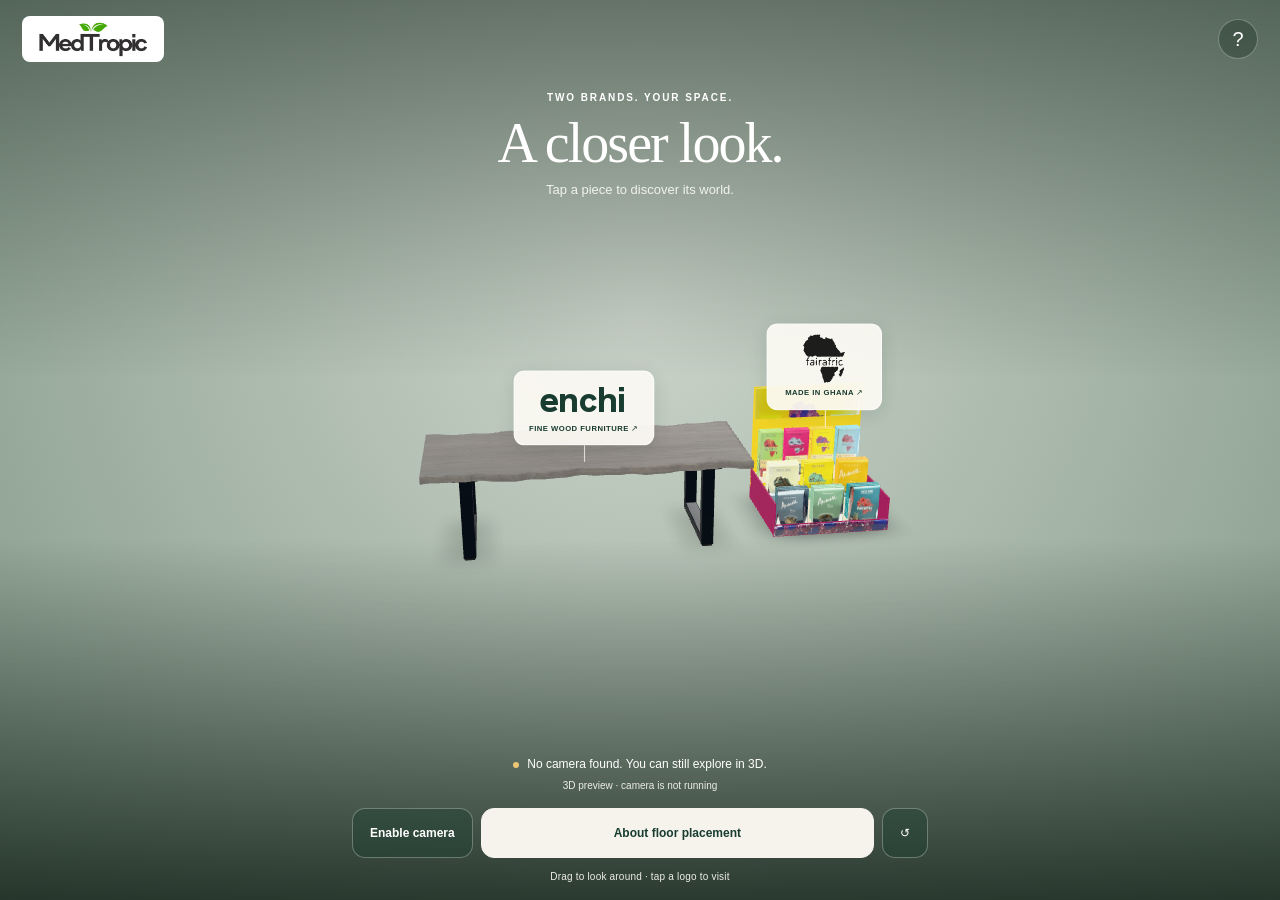
==== index.html @ 13724fe6 "Publish realistic camera-first AR showroom and new QR" ====
<!DOCTYPE html>
<html lang="en">
<head>
  <meta charset="utf-8">
  <meta name="viewport" content="width=device-width, initial-scale=1, viewport-fit=cover">
  <meta name="theme-color" content="#183c30">
  <meta name="description" content="Discover enchi furniture and fairafric in your space with MedTropic.">
  <title>MedTropic · In your space</title>
  <link rel="icon" href="icon-192.png">
  <link rel="manifest" href="manifest.webmanifest">
  <link rel="stylesheet" href="styles.css?v=20260923">
  <script src="app.js?v=20260923" defer></script>
  <script type="module" src="model-viewer.min.js"></script>
</head>
<body>
  <video id="camera" autoplay muted playsinline aria-hidden="true"></video>
  <div class="vignette" aria-hidden="true"></div>
  <header class="topbar">
    <a href="./" class="medtropic" aria-label="MedTropic home"><img src="medtropic-logo.jpg" alt="MedTropic"></a>
    <button id="help" type="button" class="small-button" aria-label="About this AR experience">?</button>
  </header>
  <main>
    <div class="heading"><p class="eyebrow">TWO BRANDS. YOUR SPACE.</p><h1>A closer look.</h1><p>Tap a piece to discover its world.</p></div>
    <model-viewer id="showroom" src="medtropic_showroom.glb"
      alt="An enchi live-edge wooden table on two black steel frames beside a stocked fairafric display without metal shelving. Tap either object or its logo to visit its website."
      camera-controls touch-action="none" disable-pan
      camera-orbit="-8deg 70deg auto" camera-target="-0.08m 0.72m 0m" field-of-view="32deg"
      min-camera-orbit="auto 30deg 60%" max-camera-orbit="auto 90deg 160%"
      shadow-intensity="0.85" shadow-softness="0.95" exposure="1" environment-image="neutral"
      ar ar-modes="webxr scene-viewer quick-look" ar-placement="floor" ar-scale="fixed" xr-environment
      interaction-prompt="none" loading="eager">
      <a slot="hotspot-enchi" class="brand-tag enchi" data-position="-0.54m 1.01m 0m" data-normal="0m 1m 0m" href="https://enchifurniture.com/" aria-label="Visit enchi website"><span>enchi</span><small>FINE WOOD FURNITURE ↗</small></a>
      <a slot="hotspot-fairafric" class="brand-tag fairafric" data-position="1.50m 1.24m -0.13m" data-normal="0m 1m 0m" href="https://www.fairafric.com/en/products/70-organic-dark-chocolate" aria-label="Visit fairafric website"><img src="fairafric-logo.png" alt="fairafric"><small>MADE IN GHANA ↗</small></a>
      <span slot="ar-button"></span>
      <div class="loading" slot="progress-bar" id="loading"><span></span><p>Preparing your showroom…</p></div>
      <div class="ar-guide" id="arGuide" aria-live="polite"></div>
    </model-viewer>
    <div id="modelError" class="error-card" hidden><p>The 3D scene couldn’t load.</p><button type="button" id="reloadModel">Try again</button><div class="site-links"><a href="https://enchifurniture.com/">Visit enchi ↗</a><a href="https://www.fairafric.com/en/products/70-organic-dark-chocolate">Visit fairafric ↗</a></div></div>
  </main>
  <footer class="controls">
    <div class="status-row"><span id="statusDot" class="dot"></span><p id="cameraStatus" role="status">Opening your rear camera…</p></div>
    <p class="mode-note" id="modeNote">Preview · tap below for full-size floor placement</p>
    <div class="actions"><button id="cameraButton" type="button" class="secondary" hidden>Enable camera</button><button id="placeAR" type="button" class="primary" disabled>Loading 3D…</button><button id="resetView" type="button" class="secondary" aria-label="Reset the 3D view">↺</button></div>
    <p class="hint" id="hint">Drag to look around · tap a logo to visit</p>
  </footer>
  <dialog id="info"><button id="closeHelp" type="button" class="close" aria-label="Close information">×</button><p class="eyebrow">IN YOUR SPACE</p><h2>From a closer look<br>to the real world.</h2><p>The live camera preview starts as soon as you allow access. Tap either object or its logo to open the matching website.</p><p>Tap <strong>Place on floor · full size</strong> to detect a floor. Move your phone slowly, then place the scene. Leave space for a full dining table and display stand.</p><p>On iPhone, Quick Look opens for placement. Android uses WebXR or Scene Viewer. Website links remain in this page; native AR viewers have their own controls.</p><p class="fine-print">Photo-based reconstructions with estimated dimensions: table 2.60 × approximately 1.02 × 0.765 m; display approximately 1.00 × 0.86 × 1.06 m (enlarged display). Camera preview does not track a surface. Furniture does not automatically hide behind real objects.</p><a href="qr.html">Open the QR code ↗</a></dialog>
  <noscript><p class="noscript">Enable JavaScript for the camera and AR. <a href="https://enchifurniture.com/">Visit enchi</a> · <a href="https://www.fairafric.com/en/products/70-organic-dark-chocolate">Visit fairafric</a></p></noscript>
</body>
</html>
---- styles.css ----
:root{color-scheme:light;--ink:#183c30;--cream:#f5f3ec;--line:rgba(255,255,255,.3);font-family:-apple-system,BlinkMacSystemFont,"Segoe UI",sans-serif;font-synthesis:none}*{box-sizing:border-box}body{margin:0;background:radial-gradient(ellipse at 50% 35%,#cbd4c9,#829887);color:white;min-height:100vh;min-height:100dvh;overflow:hidden}button,a{-webkit-tap-highlight-color:transparent}button{font:inherit;cursor:pointer}a{color:inherit}button:focus-visible,a:focus-visible{outline:3px solid #eecc6a;outline-offset:5px}[hidden]{display:none!important}#camera,.vignette{position:fixed;inset:0;width:100%;height:100%;object-fit:cover;pointer-events:none}#camera{opacity:0;transition:opacity .35s}body[data-camera=live] #camera{opacity:1}.vignette{background:linear-gradient(180deg,rgba(12,26,18,.45),transparent 42%,transparent 60%,rgba(12,26,18,.78))}.topbar{position:fixed;z-index:3;top:0;left:0;right:0;display:flex;align-items:center;justify-content:space-between;padding:calc(env(safe-area-inset-top) + 16px) 22px 0}.medtropic{width:142px;height:46px;border-radius:8px;background:white;overflow:hidden;display:block}.medtropic img{width:100%;height:100%;object-fit:cover;object-position:center}.small-button{width:40px;height:40px;border-radius:50%;border:1px solid var(--line);background:rgba(20,43,31,.35);color:white;font-size:20px}.heading{position:fixed;top:calc(env(safe-area-inset-top) + 92px);left:24px;right:24px;text-align:center;z-index:1;pointer-events:none}.eyebrow{font-size:10px;font-weight:650;letter-spacing:.19em;margin:0 0 12px}h1{font-family:Georgia,serif;font-weight:400;font-size:clamp(34px,6vw,56px);letter-spacing:-.035em;line-height:1.02;margin:0 0 10px}.heading>p:last-child{font-size:13px;color:#f0f2ee;margin:0}model-viewer{position:fixed;top:calc(env(safe-area-inset-top) + 178px);left:0;width:100%;height:calc(100dvh - env(safe-area-inset-top) - env(safe-area-inset-bottom) - 365px);min-height:160px;background:transparent;--poster-color:transparent;--progress-bar-color:#e4c877;--min-hotspot-opacity:1}.brand-tag{display:flex;flex-direction:column;align-items:center;justify-content:center;text-decoration:none;border:1px solid rgba(255,255,255,.55);background:rgba(251,249,243,.94);box-shadow:0 4px 16px #10281b20;color:var(--ink);border-radius:10px;padding:9px 13px;min-width:105px;transform:translateY(-7px);touch-action:manipulation}.brand-tag::after{content:"";position:absolute;width:1px;height:15px;background:#fbf9f3bb;bottom:-16px;left:50%}.brand-tag small{font-size:7px;font-weight:650;letter-spacing:.06em;line-height:1.5;white-space:nowrap}.enchi span{font-family:Georgia,serif;font-weight:bold;letter-spacing:-.075em;font-size:33px;line-height:1.02;padding-right:3px;margin-bottom:4px}.fairafric img{width:56px;height:44px;object-fit:contain;margin-bottom:4px}.controls{position:fixed;bottom:0;left:50%;transform:translateX(-50%);width:min(100%,620px);padding:10px 22px calc(env(safe-area-inset-bottom) + 18px);z-index:3;text-align:center}.status-row{display:flex;gap:8px;justify-content:center;align-items:center}.status-row p{margin:0;font-size:12px;line-height:1.4}.dot{width:6px;height:6px;border-radius:50%;background:#edc775;flex-shrink:0}body[data-camera=live] .dot{background:#99e7ac}.mode-note{font-size:10px;margin:7px 0 17px;color:#ecede6}.actions{display:flex;justify-content:center;gap:8px}.actions button{min-height:50px;border-radius:13px;padding:12px 17px;font-size:12px;font-weight:650}.primary{flex:1;background:var(--cream);border:1px solid var(--cream);color:var(--ink)}.primary:disabled{opacity:.65;cursor:default}.secondary{background:#193c3066;border:1px solid var(--line);color:white}.hint{font-size:10px;letter-spacing:.02em;margin:13px 0 0;color:#edeee6}.loading{position:absolute;inset:0;display:flex;flex-direction:column;align-items:center;justify-content:center;pointer-events:none}.loading span{width:26px;height:26px;border:2px solid #ffffff40;border-top-color:#fff;border-radius:50%;animation:spin 1s linear infinite}.loading p{font-size:12px}.loading.hide{display:none}.error-card{position:fixed;top:47%;left:50%;transform:translate(-50%,-50%);z-index:4;padding:25px;width:min(90%,340px);background:var(--cream);color:var(--ink);border-radius:16px;text-align:center}.error-card button{padding:12px}.site-links{display:flex;justify-content:space-around;gap:15px;margin-top:20px;font-size:12px}dialog{width:min(calc(100% - 32px),440px);max-height:85dvh;border:0;border-radius:20px;background:var(--cream);color:var(--ink);padding:35px 28px;box-shadow:0 20px 100px #0005}dialog::backdrop{background:#10251dc9;backdrop-filter:blur(6px)}dialog h2{font-family:Georgia,serif;font-size:30px;font-weight:400;line-height:1.1;margin:0 0 24px}dialog p{font-size:13px;line-height:1.65}dialog .fine-print{font-size:11px;color:#55655b}.close{position:absolute;right:14px;top:10px;border:0;background:transparent;font-size:25px;color:var(--ink);width:36px;height:36px}dialog>a{display:inline-block;font-size:12px;margin-top:10px}.ar-guide{display:none;position:absolute;bottom:24px;left:50%;transform:translateX(-50%);border-radius:12px;background:#17392de8;color:white;padding:12px 18px;text-align:center;font-size:13px;min-width:230px}model-viewer[ar-status=session-started] .ar-guide,model-viewer[ar-status=object-placed] .ar-guide{display:block}.noscript{position:fixed;z-index:10;top:40%;background:#fff;padding:20px;color:#183c30}@keyframes spin{to{transform:rotate(360deg)}}@media(prefers-reduced-motion:reduce){*{animation:none!important;transition:none!important}}@media(min-width:700px){model-viewer{top:170px;height:calc(100dvh - 340px)}.brand-tag{transform:scale(1.1) translateY(-10px)}}@media(max-height:600px){.heading{display:none}.topbar{padding-top:calc(env(safe-area-inset-top) + 8px)}model-viewer{top:65px;height:calc(100dvh - 195px)}.controls{padding-bottom:calc(env(safe-area-inset-bottom) + 8px)}.hint{display:none}.mode-note{margin-bottom:8px}.actions button{min-height:44px}.brand-tag{padding:5px 9px}.enchi span{font-size:25px}.fairafric img{height:30px}}
@font-face{font-family:Hanken;src:url('hanken-grotesk-800.woff2') format('woff2');font-weight:800;font-display:swap}.enchi span{font-family:Hanken,sans-serif;font-weight:800;letter-spacing:-.02em}
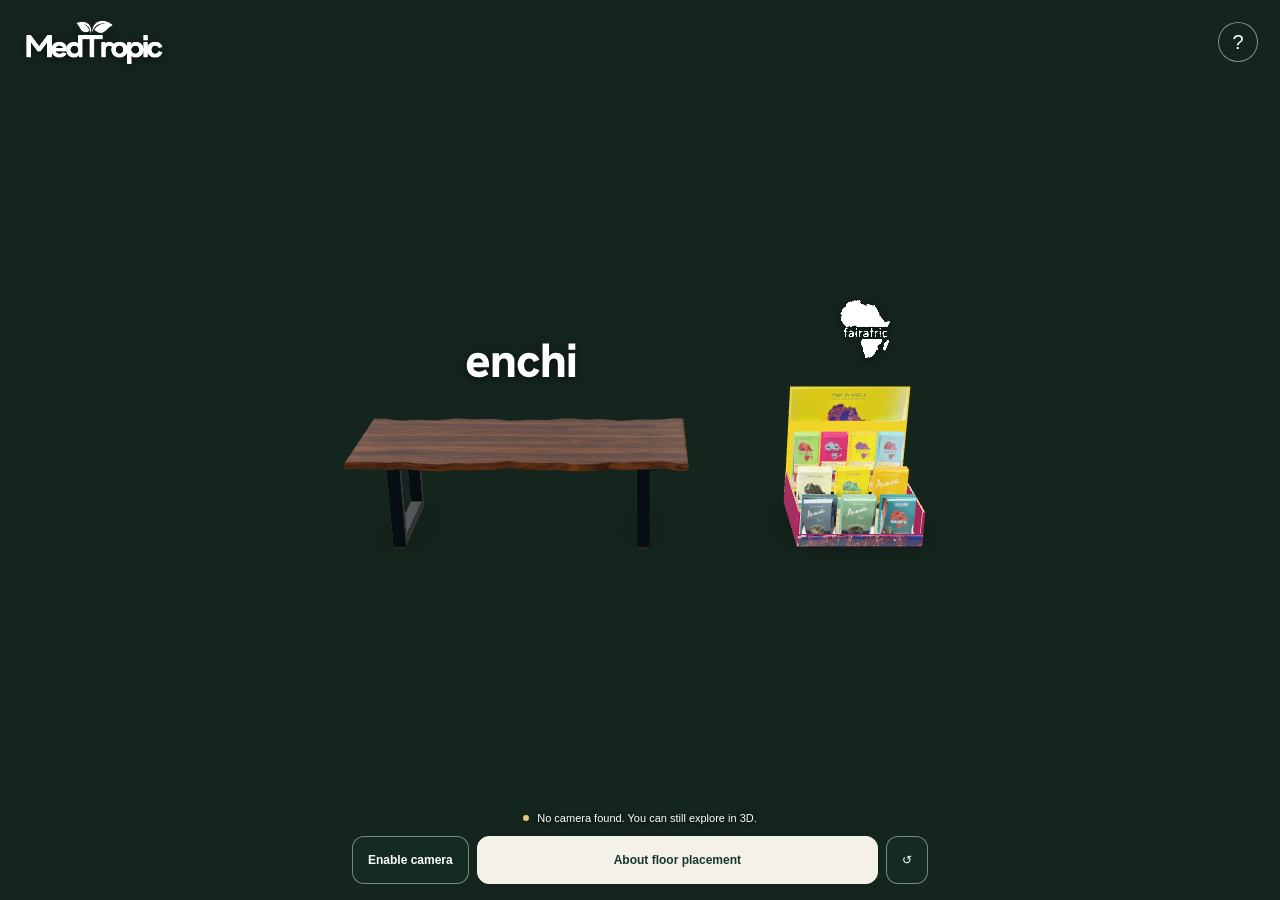
==== commit 743a0531: "Publish final AR interface, QR and business card" ====
--- a/index.html
+++ b/index.html
@@ -8,42 +8,53 @@
   <title>MedTropic · In your space</title>
   <link rel="icon" href="icon-192.png">
   <link rel="manifest" href="manifest.webmanifest">
-  <link rel="stylesheet" href="styles.css?v=20260923">
-  <script src="app.js?v=20260923" defer></script>
+  <link rel="stylesheet" href="styles.css?v=20260924-blender">
+  <script src="app.js?v=20260924-blender" defer></script>
   <script type="module" src="model-viewer.min.js"></script>
 </head>
 <body>
   <video id="camera" autoplay muted playsinline aria-hidden="true"></video>
   <div class="vignette" aria-hidden="true"></div>
   <header class="topbar">
-    <a href="./" class="medtropic" aria-label="MedTropic home"><img src="medtropic-logo.jpg" alt="MedTropic"></a>
+    <a href="./" class="medtropic" aria-label="MedTropic home"><img src="medtropic-white.svg" alt="MedTropic"></a>
     <button id="help" type="button" class="small-button" aria-label="About this AR experience">?</button>
   </header>
   <main>
-    <div class="heading"><p class="eyebrow">TWO BRANDS. YOUR SPACE.</p><h1>A closer look.</h1><p>Tap a piece to discover its world.</p></div>
+    <nav id="brandBanners" class="brand-banners" aria-label="Brand websites">
+      <a class="brand-banner enchi" href="https://enchifurniture.com/" aria-label="Visit enchi website"><img src="enchi-white.svg" alt="enchi"></a>
+      <a class="brand-banner fairafric" href="https://www.fairafric.com/en/products/70-organic-dark-chocolate" aria-label="Visit fairafric website"><img src="fairafric-white.svg" alt="fairafric"></a>
+    </nav>
     <model-viewer id="showroom" src="medtropic_showroom.glb"
-      alt="An enchi live-edge wooden table on two black steel frames beside a stocked fairafric display without metal shelving. Tap either object or its logo to visit its website."
+      alt="An enchi wooden table beside a fairafric chocolate display. Tap a piece to explore its collection or its logo to visit the brand website."
       camera-controls touch-action="none" disable-pan
-      camera-orbit="-8deg 70deg auto" camera-target="-0.08m 0.72m 0m" field-of-view="32deg"
+      camera-orbit="0deg 68deg auto" camera-target="auto auto auto" field-of-view="32deg"
       min-camera-orbit="auto 30deg 60%" max-camera-orbit="auto 90deg 160%"
-      shadow-intensity="0.85" shadow-softness="0.95" exposure="1" environment-image="neutral"
-      ar ar-modes="webxr scene-viewer quick-look" ar-placement="floor" ar-scale="fixed" xr-environment
+      shadow-intensity="0.75" shadow-softness="0.9" exposure="1" environment-image="neutral"
+      ar ar-modes="webxr scene-viewer quick-look" ar-placement="floor" ar-scale="auto" xr-environment
       interaction-prompt="none" loading="eager">
-      <a slot="hotspot-enchi" class="brand-tag enchi" data-position="-0.54m 1.01m 0m" data-normal="0m 1m 0m" href="https://enchifurniture.com/" aria-label="Visit enchi website"><span>enchi</span><small>FINE WOOD FURNITURE ↗</small></a>
-      <a slot="hotspot-fairafric" class="brand-tag fairafric" data-position="1.50m 1.24m -0.13m" data-normal="0m 1m 0m" href="https://www.fairafric.com/en/products/70-organic-dark-chocolate" aria-label="Visit fairafric website"><img src="fairafric-logo.png" alt="fairafric"><small>MADE IN GHANA ↗</small></a>
+      <span class="brand-anchor" slot="hotspot-enchi" data-position="-1.05m 1.1m 0m" data-normal="0m 1m 0m" aria-hidden="true"></span>
+      <span class="brand-anchor" slot="hotspot-fairafric" data-position="1.62m 1.39m 0.06m" data-normal="0m 1m 0m" aria-hidden="true"></span>
       <span slot="ar-button"></span>
       <div class="loading" slot="progress-bar" id="loading"><span></span><p>Preparing your showroom…</p></div>
       <div class="ar-guide" id="arGuide" aria-live="polite"></div>
     </model-viewer>
+    <section id="collection" class="collection-direct" aria-label="Product collection" hidden>
+      <button id="backToShowroom" class="collection-back" type="button" aria-label="Back to two-brand showroom">←</button>
+      <span id="productPosition" class="product-position" aria-live="polite"></span>
+      <a id="productLink" class="product-link" href="#" target="_blank" rel="noopener" aria-label="View the selected official product">↗</a>
+      <span id="productName" class="sr-only" role="status">Product preview</span>
+      <span id="productDetail" class="sr-only"></span><span id="productScale" class="sr-only"></span>
+      <div class="scroll-cue" aria-hidden="true"><span>⌃</span><span>⌄</span></div>
+    </section>
     <div id="modelError" class="error-card" hidden><p>The 3D scene couldn’t load.</p><button type="button" id="reloadModel">Try again</button><div class="site-links"><a href="https://enchifurniture.com/">Visit enchi ↗</a><a href="https://www.fairafric.com/en/products/70-organic-dark-chocolate">Visit fairafric ↗</a></div></div>
   </main>
   <footer class="controls">
     <div class="status-row"><span id="statusDot" class="dot"></span><p id="cameraStatus" role="status">Opening your rear camera…</p></div>
     <p class="mode-note" id="modeNote">Preview · tap below for full-size floor placement</p>
     <div class="actions"><button id="cameraButton" type="button" class="secondary" hidden>Enable camera</button><button id="placeAR" type="button" class="primary" disabled>Loading 3D…</button><button id="resetView" type="button" class="secondary" aria-label="Reset the 3D view">↺</button></div>
-    <p class="hint" id="hint">Drag to look around · tap a logo to visit</p>
+    <p class="hint" id="hint">Tap either 3D piece to explore</p>
   </footer>
-  <dialog id="info"><button id="closeHelp" type="button" class="close" aria-label="Close information">×</button><p class="eyebrow">IN YOUR SPACE</p><h2>From a closer look<br>to the real world.</h2><p>The live camera preview starts as soon as you allow access. Tap either object or its logo to open the matching website.</p><p>Tap <strong>Place on floor · full size</strong> to detect a floor. Move your phone slowly, then place the scene. Leave space for a full dining table and display stand.</p><p>On iPhone, Quick Look opens for placement. Android uses WebXR or Scene Viewer. Website links remain in this page; native AR viewers have their own controls.</p><p class="fine-print">Photo-based reconstructions with estimated dimensions: table 2.60 × approximately 1.02 × 0.765 m; display approximately 1.00 × 0.86 × 1.06 m (enlarged display). Camera preview does not track a surface. Furniture does not automatically hide behind real objects.</p><a href="qr.html">Open the QR code ↗</a></dialog>
+  <dialog id="info"><button id="closeHelp" type="button" class="close" aria-label="Close information">×</button><p class="eyebrow">IN YOUR SPACE</p><h2>From a closer look<br>to the real world.</h2><p>Allow the live camera, then tap either 3D piece. Swipe up or down directly on the model to browse that brand's products. Drag sideways to rotate. The floating brand banners open their websites.</p><p>Tap <strong>Open AR · place on floor</strong> to place the selected product on a detected floor. On iPhone, Quick Look opens after this tap. Samsung Internet opens Scene Viewer when available; Chrome can use WebXR or Scene Viewer. Google Play Services for AR and an ARCore-supported phone are needed for tracked placement. Return to this page to choose another product.</p><p class="fine-print">The 5 m waterfall is a bespoke preview, not a listed product. Chocolate bars and ingredients are larger than life for viewing and touch the floor without a display base. These are artist-made 3D interpretations, not measured photogrammetry scans. The camera preview alone does not track a surface; native AR performs floor detection. Real-device placement varies with lighting and tracking.</p><a id="openChrome" hidden>Open in Chrome ↗</a><a href="qr.html">Open the QR code ↗</a></dialog>
   <noscript><p class="noscript">Enable JavaScript for the camera and AR. <a href="https://enchifurniture.com/">Visit enchi</a> · <a href="https://www.fairafric.com/en/products/70-organic-dark-chocolate">Visit fairafric</a></p></noscript>
 </body>
 </html>
--- a/styles.css
+++ b/styles.css
@@ -1,2 +1,15 @@
-:root{color-scheme:light;--ink:#183c30;--cream:#f5f3ec;--line:rgba(255,255,255,.3);font-family:-apple-system,BlinkMacSystemFont,"Segoe UI",sans-serif;font-synthesis:none}*{box-sizing:border-box}body{margin:0;background:radial-gradient(ellipse at 50% 35%,#cbd4c9,#829887);color:white;min-height:100vh;min-height:100dvh;overflow:hidden}button,a{-webkit-tap-highlight-color:transparent}button{font:inherit;cursor:pointer}a{color:inherit}button:focus-visible,a:focus-visible{outline:3px solid #eecc6a;outline-offset:5px}[hidden]{display:none!important}#camera,.vignette{position:fixed;inset:0;width:100%;height:100%;object-fit:cover;pointer-events:none}#camera{opacity:0;transition:opacity .35s}body[data-camera=live] #camera{opacity:1}.vignette{background:linear-gradient(180deg,rgba(12,26,18,.45),transparent 42%,transparent 60%,rgba(12,26,18,.78))}.topbar{position:fixed;z-index:3;top:0;left:0;right:0;display:flex;align-items:center;justify-content:space-between;padding:calc(env(safe-area-inset-top) + 16px) 22px 0}.medtropic{width:142px;height:46px;border-radius:8px;background:white;overflow:hidden;display:block}.medtropic img{width:100%;height:100%;object-fit:cover;object-position:center}.small-button{width:40px;height:40px;border-radius:50%;border:1px solid var(--line);background:rgba(20,43,31,.35);color:white;font-size:20px}.heading{position:fixed;top:calc(env(safe-area-inset-top) + 92px);left:24px;right:24px;text-align:center;z-index:1;pointer-events:none}.eyebrow{font-size:10px;font-weight:650;letter-spacing:.19em;margin:0 0 12px}h1{font-family:Georgia,serif;font-weight:400;font-size:clamp(34px,6vw,56px);letter-spacing:-.035em;line-height:1.02;margin:0 0 10px}.heading>p:last-child{font-size:13px;color:#f0f2ee;margin:0}model-viewer{position:fixed;top:calc(env(safe-area-inset-top) + 178px);left:0;width:100%;height:calc(100dvh - env(safe-area-inset-top) - env(safe-area-inset-bottom) - 365px);min-height:160px;background:transparent;--poster-color:transparent;--progress-bar-color:#e4c877;--min-hotspot-opacity:1}.brand-tag{display:flex;flex-direction:column;align-items:center;justify-content:center;text-decoration:none;border:1px solid rgba(255,255,255,.55);background:rgba(251,249,243,.94);box-shadow:0 4px 16px #10281b20;color:var(--ink);border-radius:10px;padding:9px 13px;min-width:105px;transform:translateY(-7px);touch-action:manipulation}.brand-tag::after{content:"";position:absolute;width:1px;height:15px;background:#fbf9f3bb;bottom:-16px;left:50%}.brand-tag small{font-size:7px;font-weight:650;letter-spacing:.06em;line-height:1.5;white-space:nowrap}.enchi span{font-family:Georgia,serif;font-weight:bold;letter-spacing:-.075em;font-size:33px;line-height:1.02;padding-right:3px;margin-bottom:4px}.fairafric img{width:56px;height:44px;object-fit:contain;margin-bottom:4px}.controls{position:fixed;bottom:0;left:50%;transform:translateX(-50%);width:min(100%,620px);padding:10px 22px calc(env(safe-area-inset-bottom) + 18px);z-index:3;text-align:center}.status-row{display:flex;gap:8px;justify-content:center;align-items:center}.status-row p{margin:0;font-size:12px;line-height:1.4}.dot{width:6px;height:6px;border-radius:50%;background:#edc775;flex-shrink:0}body[data-camera=live] .dot{background:#99e7ac}.mode-note{font-size:10px;margin:7px 0 17px;color:#ecede6}.actions{display:flex;justify-content:center;gap:8px}.actions button{min-height:50px;border-radius:13px;padding:12px 17px;font-size:12px;font-weight:650}.primary{flex:1;background:var(--cream);border:1px solid var(--cream);color:var(--ink)}.primary:disabled{opacity:.65;cursor:default}.secondary{background:#193c3066;border:1px solid var(--line);color:white}.hint{font-size:10px;letter-spacing:.02em;margin:13px 0 0;color:#edeee6}.loading{position:absolute;inset:0;display:flex;flex-direction:column;align-items:center;justify-content:center;pointer-events:none}.loading span{width:26px;height:26px;border:2px solid #ffffff40;border-top-color:#fff;border-radius:50%;animation:spin 1s linear infinite}.loading p{font-size:12px}.loading.hide{display:none}.error-card{position:fixed;top:47%;left:50%;transform:translate(-50%,-50%);z-index:4;padding:25px;width:min(90%,340px);background:var(--cream);color:var(--ink);border-radius:16px;text-align:center}.error-card button{padding:12px}.site-links{display:flex;justify-content:space-around;gap:15px;margin-top:20px;font-size:12px}dialog{width:min(calc(100% - 32px),440px);max-height:85dvh;border:0;border-radius:20px;background:var(--cream);color:var(--ink);padding:35px 28px;box-shadow:0 20px 100px #0005}dialog::backdrop{background:#10251dc9;backdrop-filter:blur(6px)}dialog h2{font-family:Georgia,serif;font-size:30px;font-weight:400;line-height:1.1;margin:0 0 24px}dialog p{font-size:13px;line-height:1.65}dialog .fine-print{font-size:11px;color:#55655b}.close{position:absolute;right:14px;top:10px;border:0;background:transparent;font-size:25px;color:var(--ink);width:36px;height:36px}dialog>a{display:inline-block;font-size:12px;margin-top:10px}.ar-guide{display:none;position:absolute;bottom:24px;left:50%;transform:translateX(-50%);border-radius:12px;background:#17392de8;color:white;padding:12px 18px;text-align:center;font-size:13px;min-width:230px}model-viewer[ar-status=session-started] .ar-guide,model-viewer[ar-status=object-placed] .ar-guide{display:block}.noscript{position:fixed;z-index:10;top:40%;background:#fff;padding:20px;color:#183c30}@keyframes spin{to{transform:rotate(360deg)}}@media(prefers-reduced-motion:reduce){*{animation:none!important;transition:none!important}}@media(min-width:700px){model-viewer{top:170px;height:calc(100dvh - 340px)}.brand-tag{transform:scale(1.1) translateY(-10px)}}@media(max-height:600px){.heading{display:none}.topbar{padding-top:calc(env(safe-area-inset-top) + 8px)}model-viewer{top:65px;height:calc(100dvh - 195px)}.controls{padding-bottom:calc(env(safe-area-inset-bottom) + 8px)}.hint{display:none}.mode-note{margin-bottom:8px}.actions button{min-height:44px}.brand-tag{padding:5px 9px}.enchi span{font-size:25px}.fairafric img{height:30px}}
-@font-face{font-family:Hanken;src:url('hanken-grotesk-800.woff2') format('woff2');font-weight:800;font-display:swap}.enchi span{font-family:Hanken,sans-serif;font-weight:800;letter-spacing:-.02em}
+@font-face{font-family:Hanken;src:url('hanken-grotesk-800.woff2') format('woff2');font-weight:800;font-display:swap}
+:root{color-scheme:light;--ink:#16372d;--cream:#f4f2e8;font-family:-apple-system,BlinkMacSystemFont,"Segoe UI",sans-serif;font-synthesis:none}*{box-sizing:border-box}body{margin:0;background:#14251d;color:#fff;min-height:100dvh;overflow:hidden}a{color:inherit}button,a{-webkit-tap-highlight-color:transparent}button{font:inherit;cursor:pointer}button:focus-visible,a:focus-visible{outline:3px solid #e2c385;outline-offset:5px}[hidden]{display:none!important}#camera{position:fixed;inset:0;width:100%;height:100%;object-fit:cover;pointer-events:none;opacity:0;transition:opacity .35s}body[data-camera=live] #camera{opacity:1}.vignette{display:none}
+.topbar{position:fixed;z-index:3;top:0;left:0;right:0;display:flex;align-items:center;justify-content:space-between;padding:calc(env(safe-area-inset-top) + 18px) 22px 0}.medtropic{width:145px;height:48px;display:block;background:none}.medtropic img{width:100%;height:100%;object-fit:contain;filter:drop-shadow(0 2px 5px #0008)}.small-button{width:40px;height:40px;border-radius:50%;border:1px solid #ffffff77;background:#10251d33;color:#fff;font-size:20px}
+.brand-banners{position:fixed;z-index:5;top:calc(env(safe-area-inset-top) + 94px);left:0;right:0;display:grid;grid-template-columns:62% 38%;justify-items:center;align-items:center;pointer-events:none}.brand-banner{pointer-events:auto;display:flex;justify-content:center;align-items:center;min-width:100px;height:60px;padding:5px 8px;background:none;color:#fff;text-decoration:none;filter:drop-shadow(0 2px 5px #0009)}.brand-banner.enchi span{font-family:Hanken,sans-serif;font-weight:800;letter-spacing:-.03em;font-size:38px;line-height:1}.brand-banner.fairafric img{width:68px;height:58px;object-fit:contain}.brand-banner:hover{transform:translateY(-2px)}body[data-view=collection] .brand-banners{display:flex;justify-content:center;top:calc(env(safe-area-inset-top) + 75px)}body[data-view=collection][data-brand=enchi] .brand-banner.fairafric,body[data-view=collection][data-brand=fairafric] .brand-banner.enchi{display:none}
+model-viewer{position:fixed;top:calc(env(safe-area-inset-top) + 170px);left:0;width:100%;height:calc(100dvh - env(safe-area-inset-top) - env(safe-area-inset-bottom) - 305px);min-height:150px;background:transparent;--poster-color:transparent;--progress-bar-color:#e2c385}body[data-view=collection] model-viewer{top:calc(env(safe-area-inset-top) + 184px);height:calc(100dvh - env(safe-area-inset-top) - env(safe-area-inset-bottom) - 282px)}
+.collection-direct{position:fixed;inset:0;z-index:4;pointer-events:none}.collection-direct button,.collection-direct a{pointer-events:auto}.collection-back,.product-link{position:absolute;top:calc(env(safe-area-inset-top) + 142px);width:40px;height:40px;border:1px solid #ffffff9a;border-radius:50%;background:#132c233d;color:#fff;text-align:center;text-decoration:none;font-size:23px;line-height:38px}.collection-back{left:20px}.product-link{right:20px}.product-position{position:absolute;top:calc(env(safe-area-inset-top) + 157px);left:50%;transform:translateX(-50%);font-size:11px;font-weight:700;letter-spacing:.15em;text-shadow:0 2px 6px #000}.scroll-cue{position:absolute;right:18px;top:50%;display:flex;flex-direction:column;gap:23px;color:#fff;font-size:22px;text-shadow:0 2px 6px #000;opacity:.65;animation:scrollNudge 2.6s ease-in-out infinite}.scroll-cue span{line-height:.5}.sr-only{position:absolute!important;width:1px!important;height:1px!important;padding:0!important;margin:-1px!important;overflow:hidden!important;clip:rect(0,0,0,0)!important;white-space:nowrap!important;border:0!important}
+.controls{position:fixed;bottom:0;left:50%;transform:translateX(-50%);width:min(100%,620px);padding:10px 22px calc(env(safe-area-inset-bottom) + 16px);z-index:3;text-align:center}.status-row{display:flex;gap:8px;justify-content:center;align-items:center;margin-bottom:10px;text-shadow:0 1px 5px #000}.status-row p{margin:0;font-size:11px;line-height:1.4}.dot{width:6px;height:6px;border-radius:50%;background:#edc775;flex-shrink:0}body[data-camera=live] .dot{background:#99e7ac}body[data-camera=live] .status-row{display:none}.mode-note,.hint{display:none}.actions{display:flex;justify-content:center;gap:8px}.actions button{min-height:48px;border-radius:12px;padding:12px 15px;font-size:12px;font-weight:650}.primary{flex:1;background:var(--cream);border:1px solid var(--cream);color:var(--ink)}.primary:disabled{opacity:.65;cursor:default}.secondary{background:#193c3044;border:1px solid #ffffff70;color:#fff}
+.loading{position:absolute;inset:0;display:flex;flex-direction:column;align-items:center;justify-content:center;pointer-events:none}.loading span{width:26px;height:26px;border:2px solid #ffffff40;border-top-color:#fff;border-radius:50%;animation:spin 1s linear infinite}.loading p{font-size:12px;text-shadow:0 1px 6px #000}.loading.hide{display:none}.error-card{position:fixed;top:47%;left:50%;transform:translate(-50%,-50%);z-index:6;padding:25px;width:min(90%,340px);background:var(--cream);color:var(--ink);border-radius:16px;text-align:center}.error-card button{padding:12px}.site-links{display:flex;justify-content:space-around;gap:15px;margin-top:20px;font-size:12px}
+dialog{width:min(calc(100% - 32px),440px);max-height:85dvh;border:0;border-radius:20px;background:var(--cream);color:var(--ink);padding:35px 28px;box-shadow:0 20px 100px #0005}dialog::backdrop{background:#10251dc9;backdrop-filter:blur(6px)}dialog h2{font-family:Georgia,serif;font-size:30px;font-weight:400;line-height:1.1;margin:0 0 24px}dialog p{font-size:13px;line-height:1.65}dialog .fine-print{font-size:11px;color:#55655b}.eyebrow{font-size:10px;font-weight:650;letter-spacing:.19em;margin:0 0 12px}.close{position:absolute;right:14px;top:10px;border:0;background:transparent;font-size:25px;color:var(--ink);width:36px;height:36px}dialog>a{display:inline-block;font-size:12px;margin:10px 12px 0 0}.ar-guide{display:none;position:absolute;bottom:24px;left:50%;transform:translateX(-50%);border-radius:12px;background:#17392de8;color:#fff;padding:12px 18px;text-align:center;font-size:13px;min-width:230px}model-viewer[ar-status=session-started] .ar-guide,model-viewer[ar-status=object-placed] .ar-guide{display:block}.noscript{position:fixed;z-index:10;top:40%;background:#fff;padding:20px;color:var(--ink)}
+.product-switch{animation:productGrow .55s cubic-bezier(.18,.82,.25,1)}@keyframes productGrow{0%{transform:scale(.82);opacity:.65}65%{transform:scale(1.035);opacity:1}100%{transform:scale(1)}}@keyframes spin{to{transform:rotate(360deg)}}@keyframes scrollNudge{50%{transform:translateY(6px)}}
+@media(max-height:600px){.topbar{padding-top:calc(env(safe-area-inset-top) + 8px)}.medtropic{width:116px;height:36px}.small-button{width:34px;height:34px}.brand-banners{top:calc(env(safe-area-inset-top) + 50px)}.brand-banner{height:39px;min-width:82px}.brand-banner.enchi span{font-size:29px}.brand-banner.fairafric img{height:38px;width:49px}model-viewer{top:calc(env(safe-area-inset-top) + 98px);height:calc(100dvh - env(safe-area-inset-top) - env(safe-area-inset-bottom) - 180px);min-height:90px}body[data-view=collection] .brand-banners{top:calc(env(safe-area-inset-top) + 44px)}.collection-back,.product-link{top:calc(env(safe-area-inset-top) + 90px);width:34px;height:34px;line-height:32px}.product-position{top:calc(env(safe-area-inset-top) + 102px)}body[data-view=collection] model-viewer{top:calc(env(safe-area-inset-top) + 127px);height:calc(100dvh - env(safe-area-inset-top) - env(safe-area-inset-bottom) - 204px);min-height:85px}.controls{padding-bottom:calc(env(safe-area-inset-bottom) + 8px)}.actions button{min-height:42px}.status-row{margin-bottom:5px}}
+@media(prefers-reduced-motion:reduce){*{animation:none!important;transition:none!important}}
+
+.brand-banner.enchi img{width:112px;height:54px;object-fit:contain}@media(max-height:600px){.brand-banner.enchi img{width:86px;height:36px}}
+.brand-anchor{opacity:0;width:1px;height:1px;pointer-events:none}.brand-banners.projected{inset:0;display:block}.brand-banners.projected .brand-banner{position:absolute;transform:translate(-50%,-100%)}body[data-view=collection] .brand-banner{left:auto!important;top:auto!important}
